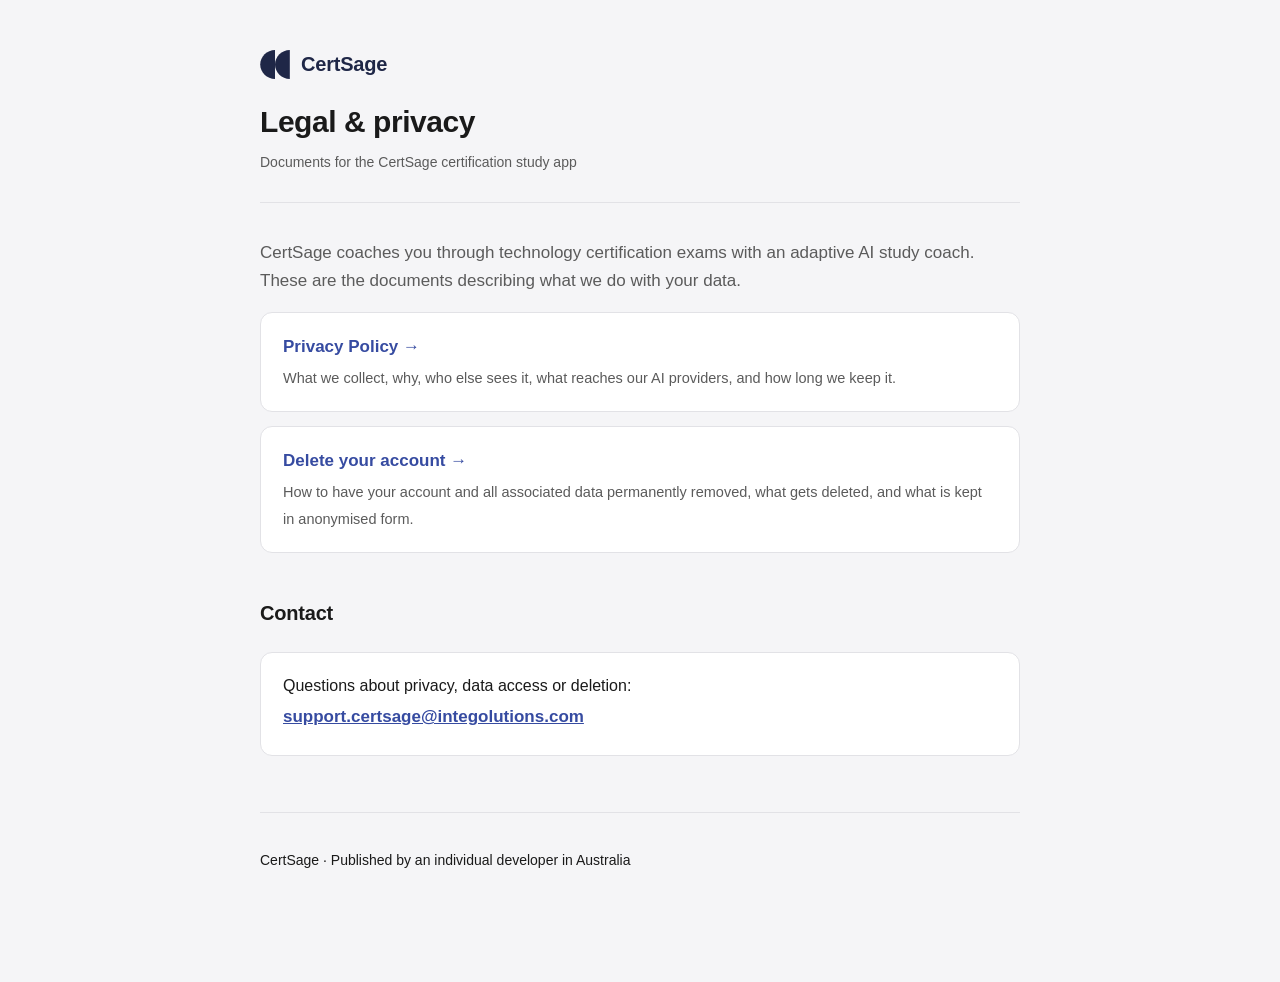
==== index.html @ b781c87f "Privacy Policy & Delete Account" ====
<!DOCTYPE html>
<html lang="en">
<head>
<meta charset="utf-8">
<meta name="viewport" content="width=device-width, initial-scale=1">
<title>CertSage — Legal</title>
<meta name="description" content="Privacy policy and account deletion for the CertSage certification study app.">
<link rel="icon" href="favicon.svg" type="image/svg+xml">
<link rel="stylesheet" href="style.css">
</head>
<body>
<div class="wrap">

<header class="masthead">
  <span class="brand"><svg class="mark" viewBox="303.58 312.16 892.84 875.67" role="img" aria-label="CertSage"><path fill="currentColor" d="M750 312.16C506.84 312.16 303.58 511.51 303.58 750c0 238.48 203.26 437.83 446.42 437.83Z"/><path fill="currentColor" d="M1196.42 312.16C953.26 312.16 750 511.51 750 750c0 238.48 203.26 437.83 446.42 437.83Z"/></svg><span class="wordmark">CertSage</span></span>
  <h1>Legal &amp; privacy</h1>
  <p class="dates">Documents for the CertSage certification study app</p>
</header>

<p class="lede">CertSage coaches you through technology certification exams with an adaptive AI
study coach. These are the documents describing what we do with your data.</p>

<a class="doclink" href="privacy.html">
  <strong>Privacy Policy →</strong>
  <span>What we collect, why, who else sees it, what reaches our AI providers, and how long we
  keep it.</span>
</a>

<a class="doclink" href="delete-account.html">
  <strong>Delete your account →</strong>
  <span>How to have your account and all associated data permanently removed, what gets deleted,
  and what is kept in anonymised form.</span>
</a>

<h2>Contact</h2>
<div class="card">
  <p style="margin-bottom:0">Questions about privacy, data access or deletion:<br>
  <a class="contact-mail" href="mailto:support.certsage@integolutions.com">support.certsage@integolutions.com</a></p>
</div>

<footer>
  <p>CertSage &middot; Published by an individual developer in Australia</p>
</footer>

</div>
</body>
</html>
---- style.css ----
/* CertSage legal pages — shared styles.
   Self-contained: no webfonts, no CDN, no JS. A legal page must render
   even when everything else is blocked. */

:root {
  color-scheme: light dark;
  --accent: #364BA1;
  --accent-soft: #EDF0FA;
  --text: #1A1A1A;
  --text-dim: #5B5B5B;
  --surface: #FFFFFF;
  --ground: #F5F5F7;
  --border: #E2E2E6;
  --brand: #1F2747;
}

@media (prefers-color-scheme: dark) {
  :root {
    --accent: #93A6EE;
    --accent-soft: #1E2540;
    --text: #ECECF0;
    --text-dim: #A2A2AD;
    --surface: #16161A;
    --ground: #0E0E11;
    --border: #2C2C34;
    --brand: #FFFFFF;
  }
}

* { box-sizing: border-box; }

body {
  margin: 0;
  padding: 0 20px 96px;
  background: var(--ground);
  color: var(--text);
  font: 16px/1.65 -apple-system, BlinkMacSystemFont, "Segoe UI", Roboto,
        "Helvetica Neue", Arial, sans-serif;
  -webkit-text-size-adjust: 100%;
}

.wrap {
  max-width: 760px;
  margin: 0 auto;
}

/* ── Masthead ─────────────────────────────────────────────────────────── */

header.masthead {
  padding: 48px 0 28px;
  border-bottom: 1px solid var(--border);
  margin-bottom: 36px;
}

.brand {
  display: inline-flex;
  align-items: center;
  gap: 11px;
  text-decoration: none;
  color: var(--brand);
  margin-bottom: 22px;
}

/* The CertSage mark: two arcs, filled with currentColor so the lockup is one
   colour in both themes. Geometry lifted from design/logo/certsage-icon-*.svg. */
.brand .mark {
  width: 30px;
  height: 29px;
  flex: none;
  display: block;
}

.brand .wordmark {
  font-size: 20px;
  font-weight: 700;
  letter-spacing: -0.01em;
}

h1 {
  font-size: 30px;
  line-height: 1.25;
  margin: 0 0 10px;
  letter-spacing: -0.015em;
}

.dates {
  margin: 0;
  color: var(--text-dim);
  font-size: 14px;
}

/* ── Typography ───────────────────────────────────────────────────────── */

h2 {
  font-size: 20px;
  margin: 44px 0 12px;
  letter-spacing: -0.01em;
  scroll-margin-top: 20px;
}

h3 {
  font-size: 16px;
  margin: 26px 0 8px;
  color: var(--text);
}

p, li { color: var(--text); }

a { color: var(--accent); }

ul, ol { padding-left: 22px; }

li { margin: 6px 0; }

strong { font-weight: 650; }

.lede {
  font-size: 17px;
  color: var(--text-dim);
}

/* ── Blocks ───────────────────────────────────────────────────────────── */

.card {
  background: var(--surface);
  border: 1px solid var(--border);
  border-radius: 12px;
  padding: 20px 22px;
  margin: 22px 0;
}

.card h3:first-child,
.card h2:first-child,
.card p:first-child { margin-top: 0; }

.card p:last-child,
.card ul:last-child { margin-bottom: 0; }

.callout {
  background: var(--accent-soft);
  border-left: 3px solid var(--accent);
  border-radius: 0 8px 8px 0;
  padding: 14px 18px;
  margin: 22px 0;
}

.callout p:first-child { margin-top: 0; }
.callout p:last-child { margin-bottom: 0; }

/* ── Tables ───────────────────────────────────────────────────────────── */

.scroller {
  overflow-x: auto;
  -webkit-overflow-scrolling: touch;
  margin: 18px 0;
  border: 1px solid var(--border);
  border-radius: 10px;
  background: var(--surface);
}

table {
  border-collapse: collapse;
  width: 100%;
  min-width: 560px;
  font-size: 14.5px;
}

th, td {
  text-align: left;
  padding: 11px 14px;
  border-bottom: 1px solid var(--border);
  vertical-align: top;
}

th {
  background: var(--accent-soft);
  font-weight: 650;
  white-space: nowrap;
}

tr:last-child td { border-bottom: none; }

/* ── Contact + footer ─────────────────────────────────────────────────── */

.contact-mail {
  display: inline-block;
  font-weight: 650;
  font-size: 17px;
  margin: 4px 0;
}

footer {
  margin-top: 56px;
  padding-top: 22px;
  border-top: 1px solid var(--border);
  color: var(--text-dim);
  font-size: 14px;
}

footer a { color: var(--text-dim); }

/* ── Index page links ─────────────────────────────────────────────────── */

.doclink {
  display: block;
  text-decoration: none;
  color: inherit;
  background: var(--surface);
  border: 1px solid var(--border);
  border-radius: 12px;
  padding: 20px 22px;
  margin: 14px 0;
}

.doclink:hover { border-color: var(--accent); }
.doclink strong { display: block; color: var(--accent); font-size: 17px; margin-bottom: 4px; }
.doclink span { color: var(--text-dim); font-size: 14.5px; }

@media (max-width: 480px) {
  h1 { font-size: 25px; }
  body { padding: 0 16px 72px; }
  header.masthead { padding-top: 32px; }
}
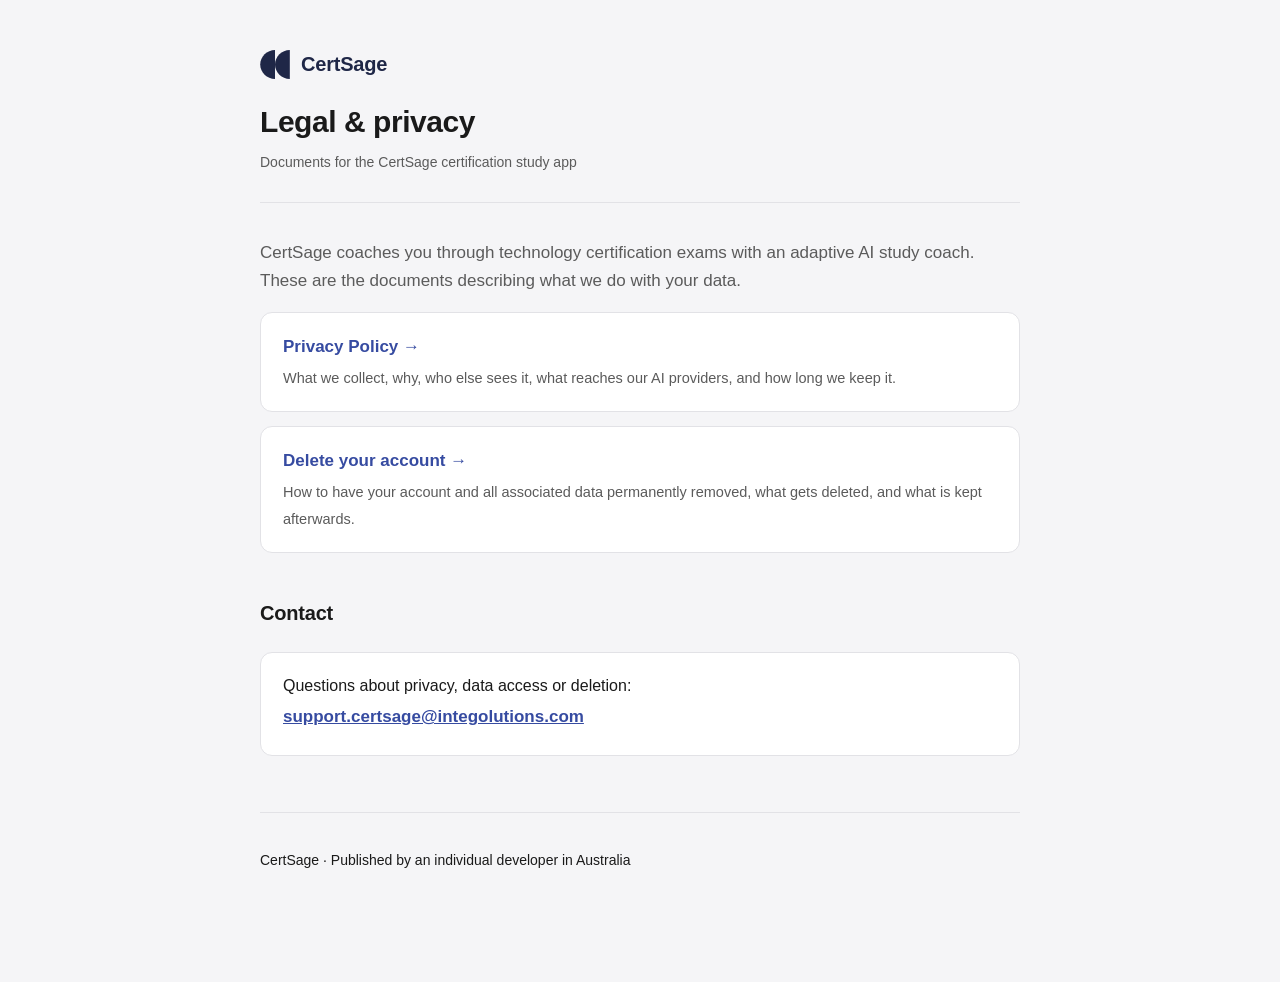
==== commit fa2c7d9e: "Name make.com as a processor, and stop calling a kept report anonymous submit-report is deployed and" ====
--- a/index.html
+++ b/index.html
@@ -29,7 +29,7 @@
 <a class="doclink" href="delete-account.html">
   <strong>Delete your account →</strong>
   <span>How to have your account and all associated data permanently removed, what gets deleted,
-  and what is kept in anonymised form.</span>
+  and what is kept afterwards.</span>
 </a>
 
 <h2>Contact</h2>
